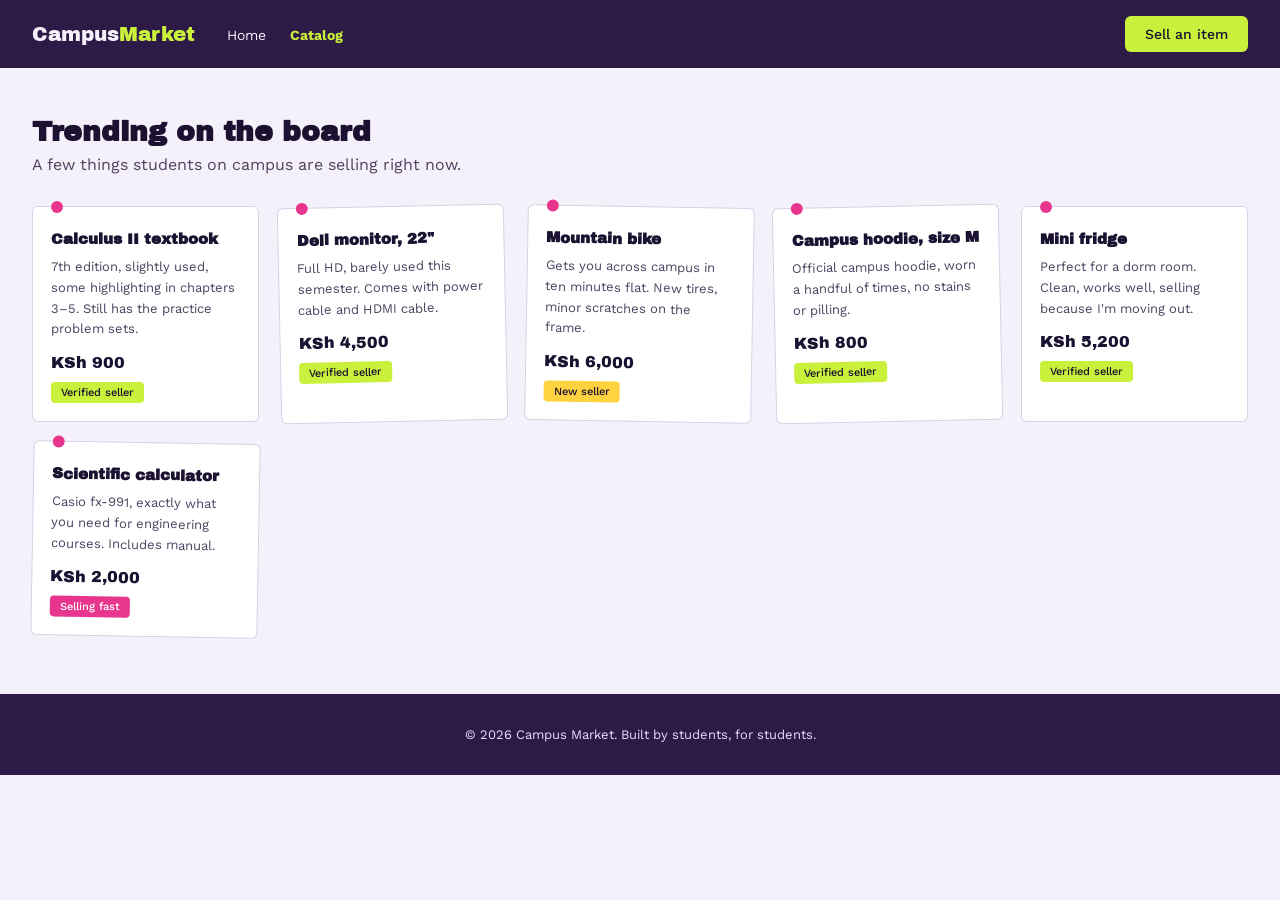
==== catalog.html @ 6f818fd5 "Part 1: static catalog pages" ====
<!DOCTYPE html>
<html lang="en">
<head>
  <meta charset="UTF-8">
  <meta name="viewport" content="width=device-width, initial-scale=1.0">
  <title>Catalog — CampusMarket</title>
  <link rel="preconnect" href="https://fonts.googleapis.com">
  <link href="https://fonts.googleapis.com/css2?family=Archivo+Black&family=Work+Sans:wght@400;500;700&display=swap" rel="stylesheet">
  <link rel="stylesheet" href="styles.css">
</head>
<body>

  <header class="site-header">
    <div class="logo">Campus<span>Market</span></div>
    <nav>
      <ul>
        <li><a href="index.html">Home</a></li>
        <li><a href="catalog.html" class="active">Catalog</a></li>
      </ul>
    </nav>
    <a href="catalog.html" class="btn btn-lime">Sell an item</a>
  </header>

  <main>
    <section class="catalog-intro">
      <h1>Trending on the board</h1>
      <p>A few things students on campus are selling right now.</p>
    </section>

    <section class="catalog">
      <ul class="product-grid">

        <li class="product-card">
          <article>
            <h2 class="product-name">Calculus II textbook</h2>
            <p class="product-desc">7th edition, slightly used, some highlighting in chapters 3&ndash;5. Still has the practice problem sets.</p>
            <p class="product-price">KSh 900</p>
            <span class="badge badge-lime">Verified seller</span>
          </article>
        </li>

        <li class="product-card">
          <article>
            <h2 class="product-name">Dell monitor, 22"</h2>
            <p class="product-desc">Full HD, barely used this semester. Comes with power cable and HDMI cable.</p>
            <p class="product-price">KSh 4,500</p>
            <span class="badge badge-lime">Verified seller</span>
          </article>
        </li>

        <li class="product-card">
          <article>
            <h2 class="product-name">Mountain bike</h2>
            <p class="product-desc">Gets you across campus in ten minutes flat. New tires, minor scratches on the frame.</p>
            <p class="product-price">KSh 6,000</p>
            <span class="badge badge-yellow">New seller</span>
          </article>
        </li>

        <li class="product-card">
          <article>
            <h2 class="product-name">Campus hoodie, size M</h2>
            <p class="product-desc">Official campus hoodie, worn a handful of times, no stains or pilling.</p>
            <p class="product-price">KSh 800</p>
            <span class="badge badge-lime">Verified seller</span>
          </article>
        </li>

        <li class="product-card">
          <article>
            <h2 class="product-name">Mini fridge</h2>
            <p class="product-desc">Perfect for a dorm room. Clean, works well, selling because I'm moving out.</p>
            <p class="product-price">KSh 5,200</p>
            <span class="badge badge-lime">Verified seller</span>
          </article>
        </li>

        <li class="product-card">
          <article>
            <h2 class="product-name">Scientific calculator</h2>
            <p class="product-desc">Casio fx-991, exactly what you need for engineering courses. Includes manual.</p>
            <p class="product-price">KSh 2,000</p>
            <span class="badge badge-magenta">Selling fast</span>
          </article>
        </li>

      </ul>
    </section>
  </main>

  <footer class="site-footer">
    <p>&copy; 2026 Campus Market. Built by students, for students.</p>
  </footer>

</body>
</html>
---- styles.css ----
:root {
  --violet: #2E1A47;
  --lime: #C9F03B;
  --magenta: #E8368F;
  --yellow: #FFD23F;
  --lavender: #F5F1FA;
  --lavender-dark: #E4DEFB;
  --ink: #1A1230;
  --ink-soft: #4d4260;
  --card-border: #d8d0e6;

  --font-display: 'Archivo Black', sans-serif;
  --font-body: 'Work Sans', sans-serif;
}

* {
  box-sizing: border-box;
}

body {
  margin: 0;
  font-family: var(--font-body);
  color: var(--ink);
  background: var(--lavender);
}

a {
  text-decoration: none;
  color: inherit;
}

ul {
  list-style: none;
  margin: 0;
  padding: 0;
}

/* header */

.site-header {
  background: var(--violet);
  padding: 16px 32px;
  display: flex;
  align-items: center;
  gap: 32px;
}

.logo {
  font-family: var(--font-display);
  font-size: 20px;
  color: var(--lavender);
}

.logo span {
  color: var(--lime);
}

.site-header nav {
  flex: 1;
}

.site-header nav ul {
  display: flex;
  gap: 24px;
}

.site-header nav a {
  color: var(--lavender);
  font-size: 14px;
}

.site-header nav a.active {
  color: var(--lime);
  font-weight: 700;
}

/* buttons */

.btn {
  display: inline-block;
  padding: 10px 20px;
  border-radius: 6px;
  font-size: 14px;
  font-weight: 500;
}

.btn-lime {
  background: var(--lime);
  color: var(--ink);
}

.btn-outline {
  background: transparent;
  border: 1.5px solid var(--violet);
  color: var(--violet);
}

/* hero */

.hero {
  padding: 64px 32px 48px;
  max-width: 720px;
}

.hero h1 {
  font-family: var(--font-display);
  font-size: 40px;
  line-height: 1.15;
  margin: 0 0 16px;
}

.hero p {
  font-size: 16px;
  color: var(--ink-soft);
  line-height: 1.6;
  margin: 0 0 28px;
}

.hero-actions {
  display: flex;
  gap: 16px;
}

/* features */

.features {
  padding: 0 32px 56px;
}

.features h2 {
  font-family: var(--font-display);
  font-size: 20px;
  margin-bottom: 24px;
}

.feature-grid {
  display: grid;
  grid-template-columns: repeat(auto-fit, minmax(220px, 1fr));
  gap: 20px;
}

.feature-card {
  background: #ffffff;
  border: 1px solid var(--card-border);
  border-radius: 6px;
  padding: 20px;
  position: relative;
}

.feature-card::before {
  content: "";
  position: absolute;
  top: -6px;
  left: 18px;
  width: 12px;
  height: 12px;
  border-radius: 50%;
  background: var(--magenta);
}

.feature-card:nth-child(2) {
  transform: rotate(-1.5deg);
}

.feature-card:nth-child(3) {
  transform: rotate(1deg);
}

.feature-card h3 {
  font-family: var(--font-display);
  font-size: 16px;
  margin: 8px 0 10px;
}

.feature-card p {
  font-size: 14px;
  color: var(--ink-soft);
  line-height: 1.6;
  margin: 0;
}

/* cta banner */

.cta-banner {
  background: var(--violet);
  color: var(--lavender);
  padding: 40px 32px;
  text-align: center;
}

.cta-banner h2 {
  font-family: var(--font-display);
  font-size: 24px;
  margin: 0 0 10px;
}

.cta-banner p {
  margin: 0 0 20px;
  color: var(--lavender-dark);
}

/* catalog page */

.catalog-intro {
  padding: 48px 32px 8px;
}

.catalog-intro h1 {
  font-family: var(--font-display);
  font-size: 28px;
  margin: 0 0 8px;
}

.catalog-intro p {
  color: var(--ink-soft);
  margin: 0;
}

.catalog {
  padding: 24px 32px 56px;
}

.product-grid {
  display: grid;
  grid-template-columns: repeat(auto-fit, minmax(220px, 1fr));
  gap: 20px;
}

.product-card {
  background: #ffffff;
  border: 1px solid var(--card-border);
  border-radius: 6px;
  padding: 18px;
  position: relative;
}

.product-card::before {
  content: "";
  position: absolute;
  top: -6px;
  left: 18px;
  width: 12px;
  height: 12px;
  border-radius: 50%;
  background: var(--magenta);
}

.product-card:nth-child(2n) {
  transform: rotate(-1.2deg);
}

.product-card:nth-child(3n) {
  transform: rotate(1deg);
}

.product-name {
  font-family: var(--font-display);
  font-size: 15px;
  margin: 6px 0 10px;
}

.product-desc {
  font-size: 13px;
  color: var(--ink-soft);
  line-height: 1.6;
  margin: 0 0 14px;
}

.product-price {
  font-family: var(--font-display);
  font-size: 16px;
  margin: 0 0 10px;
}

.badge {
  display: inline-block;
  font-size: 11px;
  font-weight: 500;
  padding: 4px 10px;
  border-radius: 4px;
}

.badge-lime {
  background: var(--lime);
  color: var(--ink);
}

.badge-yellow {
  background: var(--yellow);
  color: var(--ink);
}

.badge-magenta {
  background: var(--magenta);
  color: #ffffff;
}

/* footer */

.site-footer {
  background: var(--violet);
  color: var(--lavender-dark);
  text-align: center;
  padding: 20px 32px;
  font-size: 13px;
}
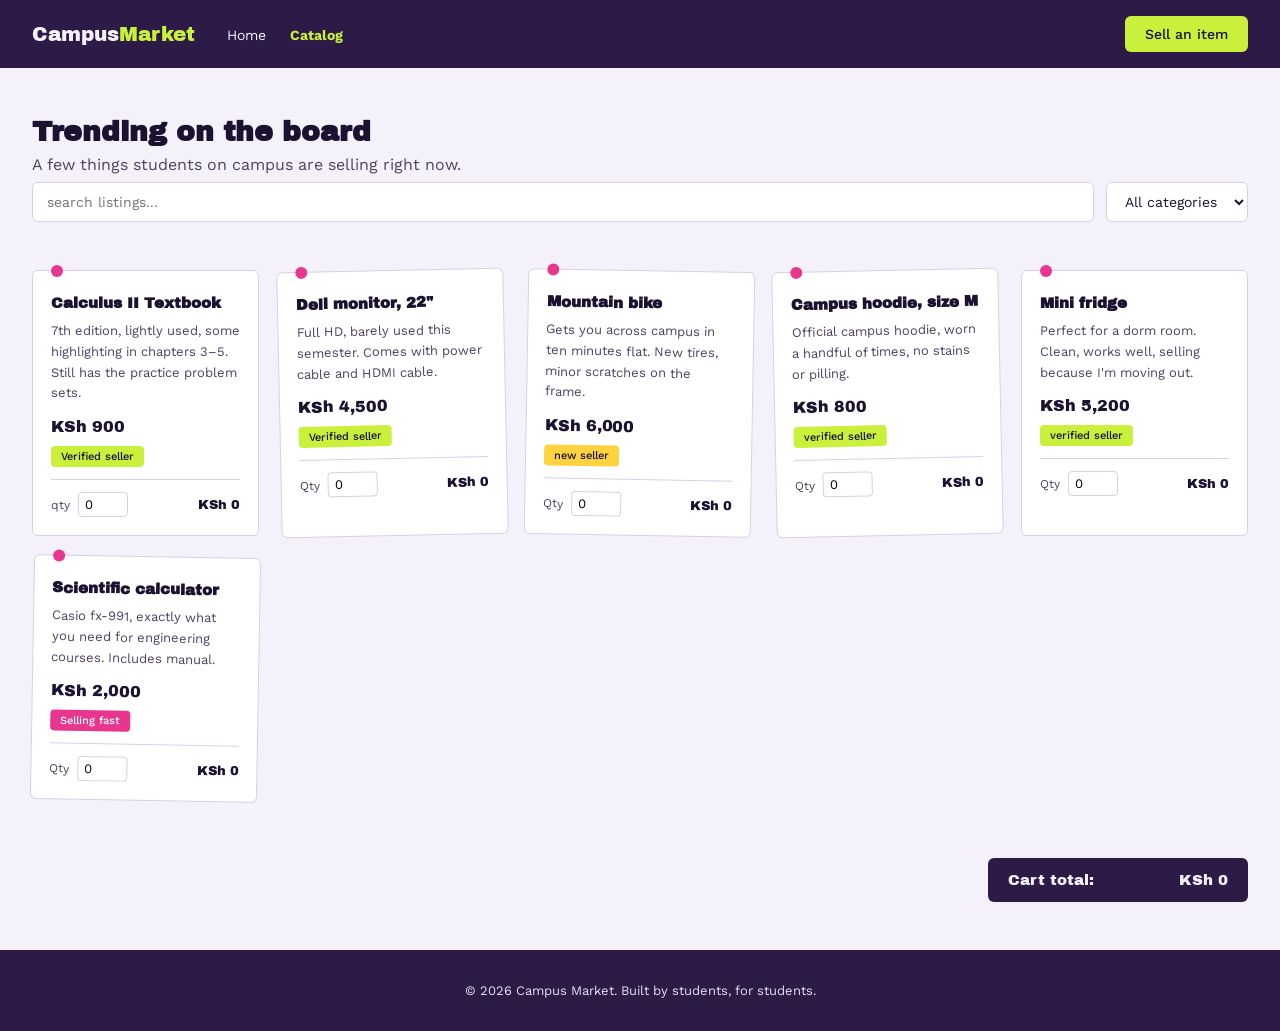
==== commit a68d0d8b: "Part 2: JS filtering and calculations" ====
--- a/catalog.html
+++ b/catalog.html
@@ -27,64 +27,115 @@
       <p>A few things students on campus are selling right now.</p>
     </section>
 
+    <section class="filter-bar">
+      <input
+        type="text"
+        id="search-input"
+        placeholder="search listings..."
+        oninput="filterProducts()">
+      <select id="category-select" onchange="filterProducts()">
+        <option value="all">All categories</option>
+        <option value="books">Books</option>
+        <option value="electronics">Electronics</option>
+        <option value="dorm">Dorm Gear</option>
+        <option value="fashion">Fashion</option>
+        <option value="other">Other</option>
+      </select>
+    </section>
+
     <section class="catalog">
       <ul class="product-grid">
 
-        <li class="product-card">
+        <li class="product-card" data-category="books">
           <article>
-            <h2 class="product-name">Calculus II textbook</h2>
-            <p class="product-desc">7th edition, slightly used, some highlighting in chapters 3&ndash;5. Still has the practice problem sets.</p>
+            <h2 class="product-name">Calculus II Textbook</h2>
+            <p class="product-desc">7th edition, lightly used, some highlighting in chapters 3&ndash;5. Still has the practice problem sets.</p>
             <p class="product-price">KSh 900</p>
             <span class="badge badge-lime">Verified seller</span>
+            <div class="qty-row">
+              <label for="qty-p1">qty</label>
+              <input type="number" id="qty-p1" class="qty-input" min="0" value="0" oninput="updateLineTotal('p1', 900)">
+              <span class="line-total" id="line-total-p1">KSh 0</span>
+            </div>
           </article>
         </li>
 
-        <li class="product-card">
+        <li class="product-card" data-category="electronics">
           <article>
             <h2 class="product-name">Dell monitor, 22"</h2>
             <p class="product-desc">Full HD, barely used this semester. Comes with power cable and HDMI cable.</p>
             <p class="product-price">KSh 4,500</p>
             <span class="badge badge-lime">Verified seller</span>
+            <div class="qty-row">
+              <label for="qty-p2">Qty</label>
+              <input type="number" id="qty-p2" class="qty-input" min="0" value="0" oninput="updateLineTotal('p2', 4500)">
+              <span class="line-total" id="line-total-p2">KSh 0</span>
+            </div>
           </article>
         </li>
 
-        <li class="product-card">
+        <li class="product-card" data-category="other">
           <article>
             <h2 class="product-name">Mountain bike</h2>
             <p class="product-desc">Gets you across campus in ten minutes flat. New tires, minor scratches on the frame.</p>
             <p class="product-price">KSh 6,000</p>
-            <span class="badge badge-yellow">New seller</span>
+            <span class="badge badge-yellow">new seller</span>
+            <div class="qty-row">
+              <label for="qty-p3">Qty</label>
+              <input type="number" id="qty-p3" class="qty-input" min="0" value="0" oninput="updateLineTotal('p3', 6000)">
+              <span class="line-total" id="line-total-p3">KSh 0</span>
+            </div>
           </article>
         </li>
 
-        <li class="product-card">
+        <li class="product-card" data-category="fashion">
           <article>
             <h2 class="product-name">Campus hoodie, size M</h2>
             <p class="product-desc">Official campus hoodie, worn a handful of times, no stains or pilling.</p>
             <p class="product-price">KSh 800</p>
-            <span class="badge badge-lime">Verified seller</span>
+            <span class="badge badge-lime">verified seller</span>
+            <div class="qty-row">
+              <label for="qty-p4">Qty</label>
+              <input type="number" id="qty-p4" class="qty-input" min="0" value="0" oninput="updateLineTotal('p4', 800)">
+              <span class="line-total" id="line-total-p4">KSh 0</span>
+            </div>
           </article>
         </li>
 
-        <li class="product-card">
+        <li class="product-card" data-category="dorm">
           <article>
             <h2 class="product-name">Mini fridge</h2>
             <p class="product-desc">Perfect for a dorm room. Clean, works well, selling because I'm moving out.</p>
             <p class="product-price">KSh 5,200</p>
-            <span class="badge badge-lime">Verified seller</span>
+            <span class="badge badge-lime">verified seller</span>
+            <div class="qty-row">
+              <label for="qty-p5">Qty</label>
+              <input type="number" id="qty-p5" class="qty-input" min="0" value="0" oninput="updateLineTotal('p5', 5200)">
+              <span class="line-total" id="line-total-p5">KSh 0</span>
+            </div>
           </article>
         </li>
 
-        <li class="product-card">
+        <li class="product-card" data-category="electronics">
           <article>
             <h2 class="product-name">Scientific calculator</h2>
             <p class="product-desc">Casio fx-991, exactly what you need for engineering courses. Includes manual.</p>
             <p class="product-price">KSh 2,000</p>
             <span class="badge badge-magenta">Selling fast</span>
+            <div class="qty-row">
+              <label for="qty-p6">Qty</label>
+              <input type="number" id="qty-p6" class="qty-input" min="0" value="0" oninput="updateLineTotal('p6', 2000)">
+              <span class="line-total" id="line-total-p6">KSh 0</span>
+            </div>
           </article>
         </li>
 
       </ul>
+    </section>
+
+    <section class="grand-total-bar">
+      <span>Cart total:</span>
+      <span id="grand-total">KSh 0</span>
     </section>
   </main>
 
@@ -92,5 +143,6 @@
     <p>&copy; 2026 Campus Market. Built by students, for students.</p>
   </footer>
 
+  <script src="app.js"></script>
 </body>
 </html>
--- a/styles.css
+++ b/styles.css
@@ -295,6 +295,77 @@
   color: #ffffff;
 }
 
+/* filter bar */
+
+.filter-bar {
+  display: flex;
+  gap: 12px;
+  padding: 0 32px 24px;
+  flex-wrap: wrap;
+}
+
+.filter-bar input,
+.filter-bar select {
+  font-family: var(--font-body);
+  font-size: 14px;
+  padding: 10px 14px;
+  border: 1px solid var(--card-border);
+  border-radius: 6px;
+  background: #ffffff;
+  color: var(--ink);
+}
+
+.filter-bar input {
+  flex: 1;
+  min-width: 200px;
+}
+
+/* quantity row */
+
+.qty-row {
+  display: flex;
+  align-items: center;
+  gap: 8px;
+  margin-top: 12px;
+  padding-top: 12px;
+  border-top: 1px solid var(--card-border);
+}
+
+.qty-row label {
+  font-size: 12px;
+  color: var(--ink-soft);
+}
+
+.qty-input {
+  width: 50px;
+  font-family: var(--font-body);
+  font-size: 13px;
+  padding: 4px 6px;
+  border: 1px solid var(--card-border);
+  border-radius: 4px;
+}
+
+.line-total {
+  margin-left: auto;
+  font-family: var(--font-display);
+  font-size: 13px;
+}
+
+/* grand total bar */
+
+.grand-total-bar {
+  display: flex;
+  justify-content: space-between;
+  max-width: 260px;
+  margin: 0 32px 48px auto;
+  background: var(--violet);
+  color: var(--lavender);
+  padding: 14px 20px;
+  border-radius: 6px;
+  font-family: var(--font-display);
+  font-size: 15px;
+}
+
 /* footer */
 
 .site-footer {
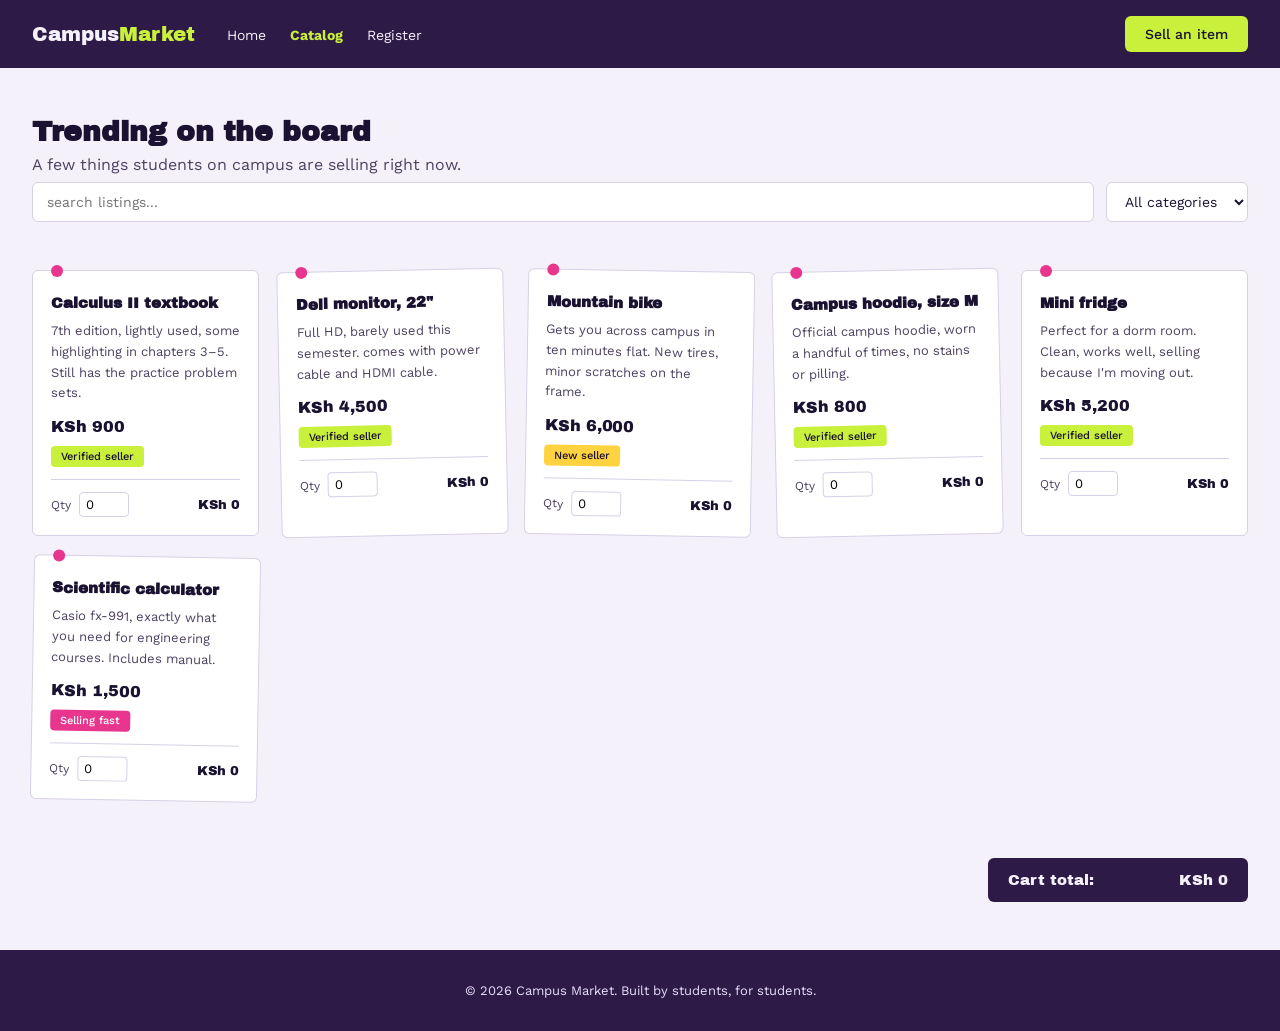
==== commit 640d90f8: "Part 3: Form validation and interactivity" ====
--- a/catalog.html
+++ b/catalog.html
@@ -16,6 +16,7 @@
       <ul>
         <li><a href="index.html">Home</a></li>
         <li><a href="catalog.html" class="active">Catalog</a></li>
+        <li><a href="register.html">Register</a></li>
       </ul>
     </nav>
     <a href="catalog.html" class="btn btn-lime">Sell an item</a>
@@ -37,7 +38,7 @@
         <option value="all">All categories</option>
         <option value="books">Books</option>
         <option value="electronics">Electronics</option>
-        <option value="dorm">Dorm Gear</option>
+        <option value="dorm">Dorm gear</option>
         <option value="fashion">Fashion</option>
         <option value="other">Other</option>
       </select>
@@ -48,12 +49,12 @@
 
         <li class="product-card" data-category="books">
           <article>
-            <h2 class="product-name">Calculus II Textbook</h2>
+            <h2 class="product-name">Calculus II textbook</h2>
             <p class="product-desc">7th edition, lightly used, some highlighting in chapters 3&ndash;5. Still has the practice problem sets.</p>
             <p class="product-price">KSh 900</p>
             <span class="badge badge-lime">Verified seller</span>
             <div class="qty-row">
-              <label for="qty-p1">qty</label>
+              <label for="qty-p1">Qty</label>
               <input type="number" id="qty-p1" class="qty-input" min="0" value="0" oninput="updateLineTotal('p1', 900)">
               <span class="line-total" id="line-total-p1">KSh 0</span>
             </div>
@@ -63,7 +64,7 @@
         <li class="product-card" data-category="electronics">
           <article>
             <h2 class="product-name">Dell monitor, 22"</h2>
-            <p class="product-desc">Full HD, barely used this semester. Comes with power cable and HDMI cable.</p>
+            <p class="product-desc">Full HD, barely used this semester. comes with power cable and HDMI cable.</p>
             <p class="product-price">KSh 4,500</p>
             <span class="badge badge-lime">Verified seller</span>
             <div class="qty-row">
@@ -79,7 +80,7 @@
             <h2 class="product-name">Mountain bike</h2>
             <p class="product-desc">Gets you across campus in ten minutes flat. New tires, minor scratches on the frame.</p>
             <p class="product-price">KSh 6,000</p>
-            <span class="badge badge-yellow">new seller</span>
+            <span class="badge badge-yellow">New seller</span>
             <div class="qty-row">
               <label for="qty-p3">Qty</label>
               <input type="number" id="qty-p3" class="qty-input" min="0" value="0" oninput="updateLineTotal('p3', 6000)">
@@ -93,7 +94,7 @@
             <h2 class="product-name">Campus hoodie, size M</h2>
             <p class="product-desc">Official campus hoodie, worn a handful of times, no stains or pilling.</p>
             <p class="product-price">KSh 800</p>
-            <span class="badge badge-lime">verified seller</span>
+            <span class="badge badge-lime">Verified seller</span>
             <div class="qty-row">
               <label for="qty-p4">Qty</label>
               <input type="number" id="qty-p4" class="qty-input" min="0" value="0" oninput="updateLineTotal('p4', 800)">
@@ -107,7 +108,7 @@
             <h2 class="product-name">Mini fridge</h2>
             <p class="product-desc">Perfect for a dorm room. Clean, works well, selling because I'm moving out.</p>
             <p class="product-price">KSh 5,200</p>
-            <span class="badge badge-lime">verified seller</span>
+            <span class="badge badge-lime">Verified seller</span>
             <div class="qty-row">
               <label for="qty-p5">Qty</label>
               <input type="number" id="qty-p5" class="qty-input" min="0" value="0" oninput="updateLineTotal('p5', 5200)">
@@ -120,11 +121,11 @@
           <article>
             <h2 class="product-name">Scientific calculator</h2>
             <p class="product-desc">Casio fx-991, exactly what you need for engineering courses. Includes manual.</p>
-            <p class="product-price">KSh 2,000</p>
+            <p class="product-price">KSh 1,500</p>
             <span class="badge badge-magenta">Selling fast</span>
             <div class="qty-row">
               <label for="qty-p6">Qty</label>
-              <input type="number" id="qty-p6" class="qty-input" min="0" value="0" oninput="updateLineTotal('p6', 2000)">
+              <input type="number" id="qty-p6" class="qty-input" min="0" value="0" oninput="updateLineTotal('p6', 1500)">
               <span class="line-total" id="line-total-p6">KSh 0</span>
             </div>
           </article>
--- a/styles.css
+++ b/styles.css
@@ -366,6 +366,76 @@
   font-size: 15px;
 }
 
+/* register form */
+
+.form-section {
+  max-width: 420px;
+  margin: 0 auto;
+  padding: 56px 32px;
+}
+
+.form-section h1 {
+  font-family: var(--font-display);
+  font-size: 26px;
+  margin: 0 0 8px;
+}
+
+.form-section > p {
+  color: var(--ink-soft);
+  margin: 0 0 28px;
+  font-size: 14px;
+}
+
+.form-group {
+  margin-bottom: 18px;
+  display: flex;
+  flex-direction: column;
+}
+
+.form-group label {
+  font-size: 13px;
+  margin-bottom: 6px;
+  color: var(--ink);
+}
+
+.form-group input[type="text"],
+.form-group input[type="password"] {
+  font-family: var(--font-body);
+  font-size: 14px;
+  padding: 10px 12px;
+  border: 1px solid var(--card-border);
+  border-radius: 6px;
+  background: #ffffff;
+  color: var(--ink);
+}
+
+.checkbox-group {
+  flex-direction: row;
+  align-items: center;
+  gap: 8px;
+}
+
+.checkbox-group label {
+  margin: 0;
+}
+
+.error-message {
+  color: var(--magenta);
+  font-size: 12px;
+  min-height: 16px;
+  margin-top: 4px;
+}
+
+.form-success {
+  display: none;
+  margin-top: 16px;
+  padding: 12px 14px;
+  background: var(--lime);
+  color: var(--ink);
+  border-radius: 6px;
+  font-size: 14px;
+}
+
 /* footer */
 
 .site-footer {
